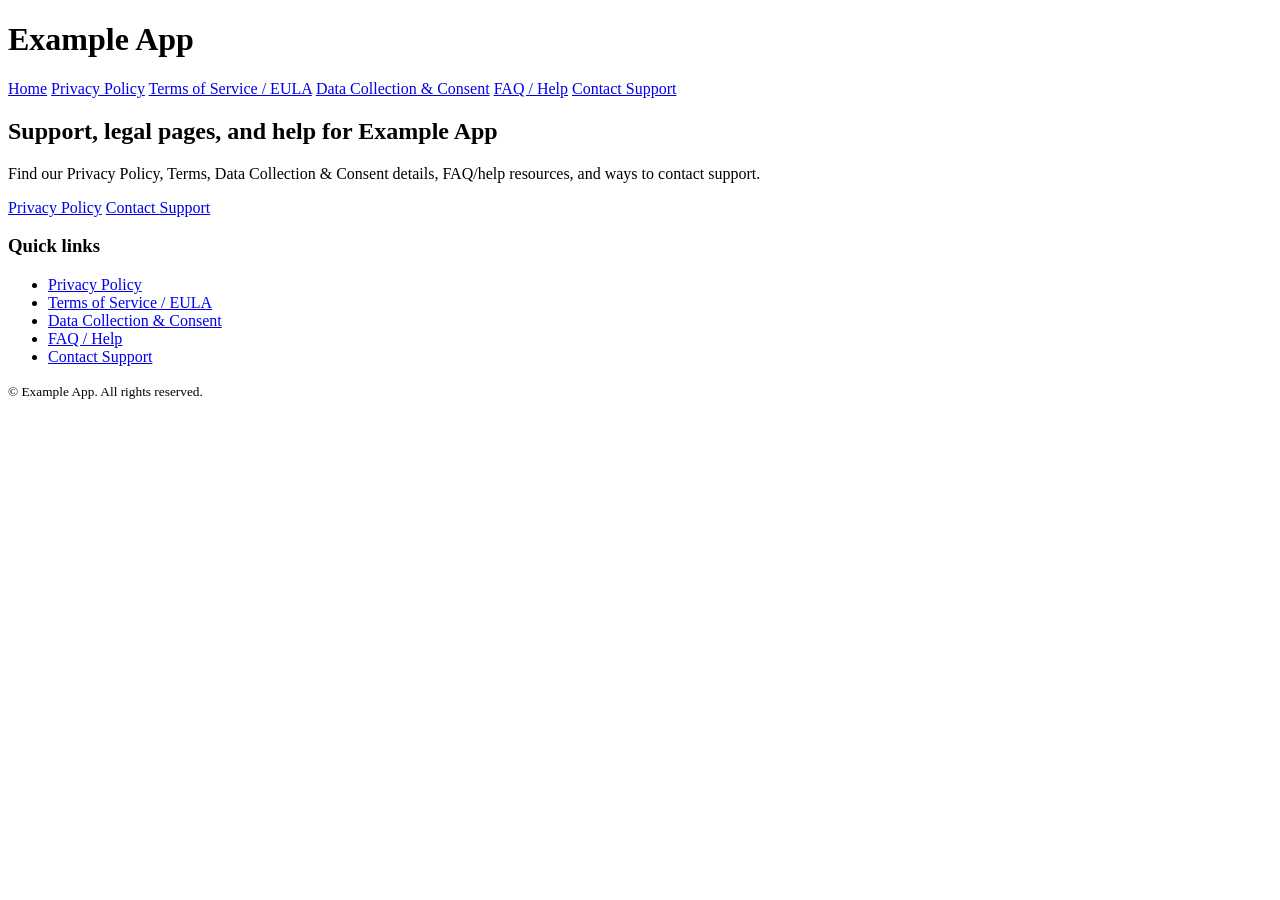
==== index.html @ 42bfbead "Add files via upload" ====
<!doctype html>
<html lang="en">
<head>
  <meta charset="utf-8" />
  <meta name="viewport" content="width=device-width,initial-scale=1" />
  <title>Support & Legal — Example App</title>
  <link rel="stylesheet" href="/assets/styles.css">
</head>
<body>
  <header class="site-header">
    <div class="container">
      <h1 class="logo">Example App</h1>
      <nav class="main-nav">
        <a href="/index.html">Home</a>
        <a href="/privacy.html">Privacy Policy</a>
        <a href="/terms.html">Terms of Service / EULA</a>
        <a href="/data.html">Data Collection & Consent</a>
        <a href="/faq.html">FAQ / Help</a>
        <a href="/contact.html" class="cta">Contact Support</a>
      </nav>
    </div>
  </header>

  <main class="container">
    <section class="hero">
      <h2>Support, legal pages, and help for Example App</h2>
      <p>Find our Privacy Policy, Terms, Data Collection & Consent details, FAQ/help resources, and ways to contact support.</p>
      <p class="buttons">
        <a class="button" href="/privacy.html">Privacy Policy</a>
        <a class="button" href="/contact.html">Contact Support</a>
      </p>
    </section>

    <section class="quick-links">
      <h3>Quick links</h3>
      <ul>
        <li><a href="/privacy.html">Privacy Policy</a></li>
        <li><a href="/terms.html">Terms of Service / EULA</a></li>
        <li><a href="/data.html">Data Collection & Consent</a></li>
        <li><a href="/faq.html">FAQ / Help</a></li>
        <li><a href="/contact.html">Contact Support</a></li>
      </ul>
    </section>
  </main>

  <footer class="site-footer">
    <div class="container">
      <small>© <span id="year"></span> Example App. All rights reserved.</small>
    </div>
  </footer>

  <script src="/assets/script.js"></script>
</body>
</html>
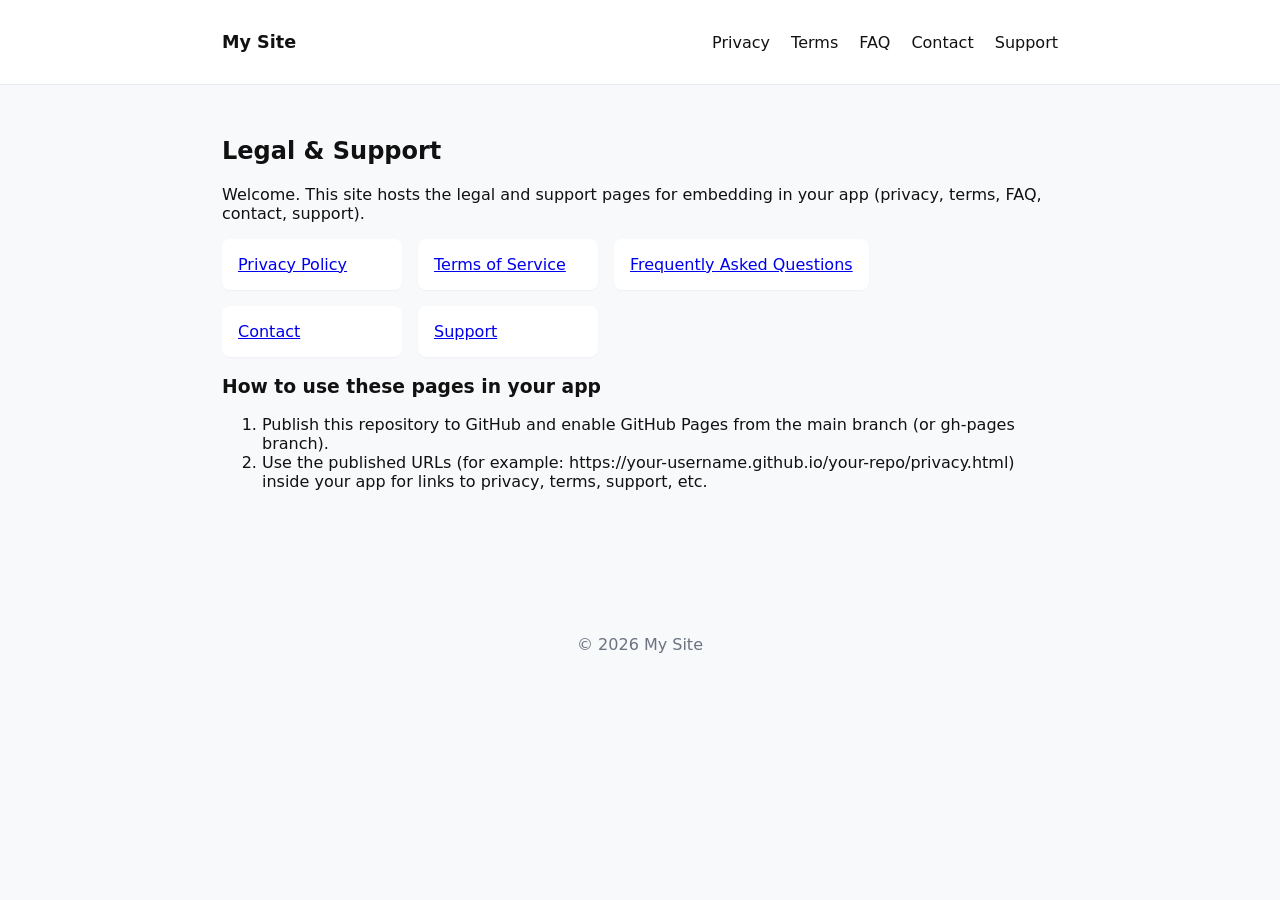
==== commit 7e37e05b: "Add files via upload" ====
--- a/index.html
+++ b/index.html
@@ -3,52 +3,50 @@
 <head>
   <meta charset="utf-8" />
   <meta name="viewport" content="width=device-width,initial-scale=1" />
-  <title>Support & Legal — Example App</title>
-  <link rel="stylesheet" href="/assets/styles.css">
+  <title>Legal & Support — My Site</title>
+  <link rel="stylesheet" href="/css/styles.css">
 </head>
 <body>
   <header class="site-header">
     <div class="container">
-      <h1 class="logo">Example App</h1>
-      <nav class="main-nav">
-        <a href="/index.html">Home</a>
-        <a href="/privacy.html">Privacy Policy</a>
-        <a href="/terms.html">Terms of Service / EULA</a>
-        <a href="/data.html">Data Collection & Consent</a>
-        <a href="/faq.html">FAQ / Help</a>
-        <a href="/contact.html" class="cta">Contact Support</a>
+      <h1><a href="/">My Site</a></h1>
+      <nav>
+        <a href="/privacy.html">Privacy</a>
+        <a href="/terms.html">Terms</a>
+        <a href="/faq.html">FAQ</a>
+        <a href="/contact.html">Contact</a>
+        <a href="/support.html">Support</a>
       </nav>
     </div>
   </header>
 
   <main class="container">
-    <section class="hero">
-      <h2>Support, legal pages, and help for Example App</h2>
-      <p>Find our Privacy Policy, Terms, Data Collection & Consent details, FAQ/help resources, and ways to contact support.</p>
-      <p class="buttons">
-        <a class="button" href="/privacy.html">Privacy Policy</a>
-        <a class="button" href="/contact.html">Contact Support</a>
-      </p>
-    </section>
+    <h2>Legal & Support</h2>
+    <p>Welcome. This site hosts the legal and support pages for embedding in your app (privacy, terms, FAQ, contact, support).</p>
 
-    <section class="quick-links">
-      <h3>Quick links</h3>
-      <ul>
-        <li><a href="/privacy.html">Privacy Policy</a></li>
-        <li><a href="/terms.html">Terms of Service / EULA</a></li>
-        <li><a href="/data.html">Data Collection & Consent</a></li>
-        <li><a href="/faq.html">FAQ / Help</a></li>
-        <li><a href="/contact.html">Contact Support</a></li>
-      </ul>
+    <ul class="cards">
+      <li><a href="/privacy.html">Privacy Policy</a></li>
+      <li><a href="/terms.html">Terms of Service</a></li>
+      <li><a href="/faq.html">Frequently Asked Questions</a></li>
+      <li><a href="/contact.html">Contact</a></li>
+      <li><a href="/support.html">Support</a></li>
+    </ul>
+
+    <section>
+      <h3>How to use these pages in your app</h3>
+      <ol>
+        <li>Publish this repository to GitHub and enable GitHub Pages from the main branch (or gh-pages branch).</li>
+        <li>Use the published URLs (for example: https://your-username.github.io/your-repo/privacy.html) inside your app for links to privacy, terms, support, etc.</li>
+      </ol>
     </section>
   </main>
 
   <footer class="site-footer">
-    <div class="container">
-      <small>© <span id="year"></span> Example App. All rights reserved.</small>
-    </div>
+    <div class="container">© <span id="year"></span> My Site</div>
   </footer>
 
-  <script src="/assets/script.js"></script>
+  <script>
+    document.getElementById('year').textContent = new Date().getFullYear();
+  </script>
 </body>
 </html>
--- a/css/styles.css
+++ b/css/styles.css
@@ -0,0 +1,15 @@
+:root{
+  --bg:#f8f9fb; --card:#fff; --accent:#0b5cff; --muted:#6b7280; --max:900px;
+}
+*{box-sizing:border-box}
+body{font-family:Inter,system-ui,Segoe UI,Roboto,Arial,sans-serif;margin:0;background:var(--bg);color:#111}
+.container{max-width:var(--max);margin:0 auto;padding:2rem}
+.site-header{background:#fff;border-bottom:1px solid #e6e9ef}
+.site-header .container{display:flex;align-items:center;justify-content:space-between}
+.site-header h1{font-size:1.1rem;margin:0}
+.site-header a{color:inherit;text-decoration:none}
+nav a{margin-left:1rem;color:var(--accent);text-decoration:none}
+.cards{list-style:none;padding:0;display:flex;gap:1rem;flex-wrap:wrap}
+.cards li{background:var(--card);padding:1rem;border-radius:8px;min-width:180px;box-shadow:0 1px 2px rgba(16,24,40,.04)}
+.site-footer{margin-top:3rem;padding:1rem 0;text-align:center;color:var(--muted)}
+@media (max-width:600px){.site-header .container{flex-direction:column;align-items:flex-start}nav{margin-top:.5rem}}
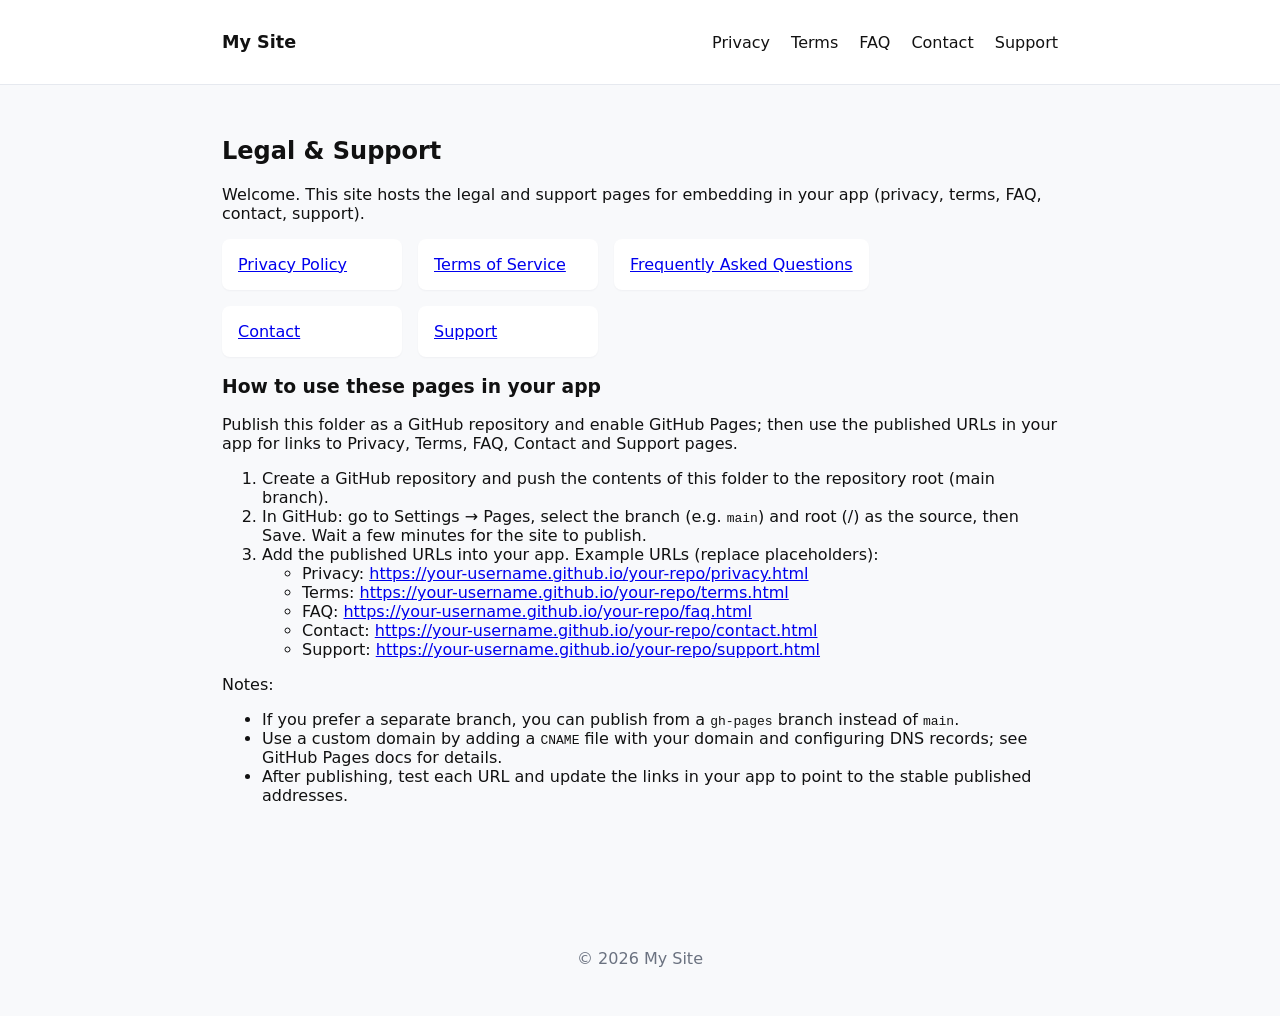
==== commit e2d7fe47: "updated" ====
--- a/index.html
+++ b/index.html
@@ -4,18 +4,18 @@
   <meta charset="utf-8" />
   <meta name="viewport" content="width=device-width,initial-scale=1" />
   <title>Legal & Support — My Site</title>
-  <link rel="stylesheet" href="/css/styles.css">
+  <link rel="stylesheet" href="css/styles.css">
 </head>
 <body>
   <header class="site-header">
     <div class="container">
-      <h1><a href="/">My Site</a></h1>
+      <h1><a href="index.html">My Site</a></h1>
       <nav>
-        <a href="/privacy.html">Privacy</a>
-        <a href="/terms.html">Terms</a>
-        <a href="/faq.html">FAQ</a>
-        <a href="/contact.html">Contact</a>
-        <a href="/support.html">Support</a>
+        <a href="privacy.html">Privacy</a>
+        <a href="terms.html">Terms</a>
+        <a href="faq.html">FAQ</a>
+        <a href="contact.html">Contact</a>
+        <a href="support.html">Support</a>
       </nav>
     </div>
   </header>
@@ -25,19 +25,38 @@
     <p>Welcome. This site hosts the legal and support pages for embedding in your app (privacy, terms, FAQ, contact, support).</p>
 
     <ul class="cards">
-      <li><a href="/privacy.html">Privacy Policy</a></li>
-      <li><a href="/terms.html">Terms of Service</a></li>
-      <li><a href="/faq.html">Frequently Asked Questions</a></li>
-      <li><a href="/contact.html">Contact</a></li>
-      <li><a href="/support.html">Support</a></li>
+      <li><a href="privacy.html">Privacy Policy</a></li>
+      <li><a href="terms.html">Terms of Service</a></li>
+      <li><a href="faq.html">Frequently Asked Questions</a></li>
+      <li><a href="contact.html">Contact</a></li>
+      <li><a href="support.html">Support</a></li>
     </ul>
 
     <section>
       <h3>How to use these pages in your app</h3>
+      <p>Publish this folder as a GitHub repository and enable GitHub Pages; then use the published URLs in your app for links to Privacy, Terms, FAQ, Contact and Support pages.</p>
+
       <ol>
-        <li>Publish this repository to GitHub and enable GitHub Pages from the main branch (or gh-pages branch).</li>
-        <li>Use the published URLs (for example: https://your-username.github.io/your-repo/privacy.html) inside your app for links to privacy, terms, support, etc.</li>
+        <li>Create a GitHub repository and push the contents of this folder to the repository root (main branch).</li>
+        <li>In GitHub: go to Settings → Pages, select the branch (e.g. <code>main</code>) and root (/) as the source, then Save. Wait a few minutes for the site to publish.</li>
+        <li>Add the published URLs into your app. Example URLs (replace placeholders):
+          <ul>
+            <li>Privacy: <a href="https://your-username.github.io/your-repo/privacy.html">https://your-username.github.io/your-repo/privacy.html</a></li>
+            <li>Terms: <a href="https://your-username.github.io/your-repo/terms.html">https://your-username.github.io/your-repo/terms.html</a></li>
+            <li>FAQ: <a href="https://your-username.github.io/your-repo/faq.html">https://your-username.github.io/your-repo/faq.html</a></li>
+            <li>Contact: <a href="https://your-username.github.io/your-repo/contact.html">https://your-username.github.io/your-repo/contact.html</a></li>
+            <li>Support: <a href="https://your-username.github.io/your-repo/support.html">https://your-username.github.io/your-repo/support.html</a></li>
+          </ul>
+        </li>
       </ol>
+
+      <p>Notes:
+        <ul>
+          <li>If you prefer a separate branch, you can publish from a <code>gh-pages</code> branch instead of <code>main</code>.</li>
+          <li>Use a custom domain by adding a <code>CNAME</code> file with your domain and configuring DNS records; see GitHub Pages docs for details.</li>
+          <li>After publishing, test each URL and update the links in your app to point to the stable published addresses.</li>
+        </ul>
+      </p>
     </section>
   </main>
 
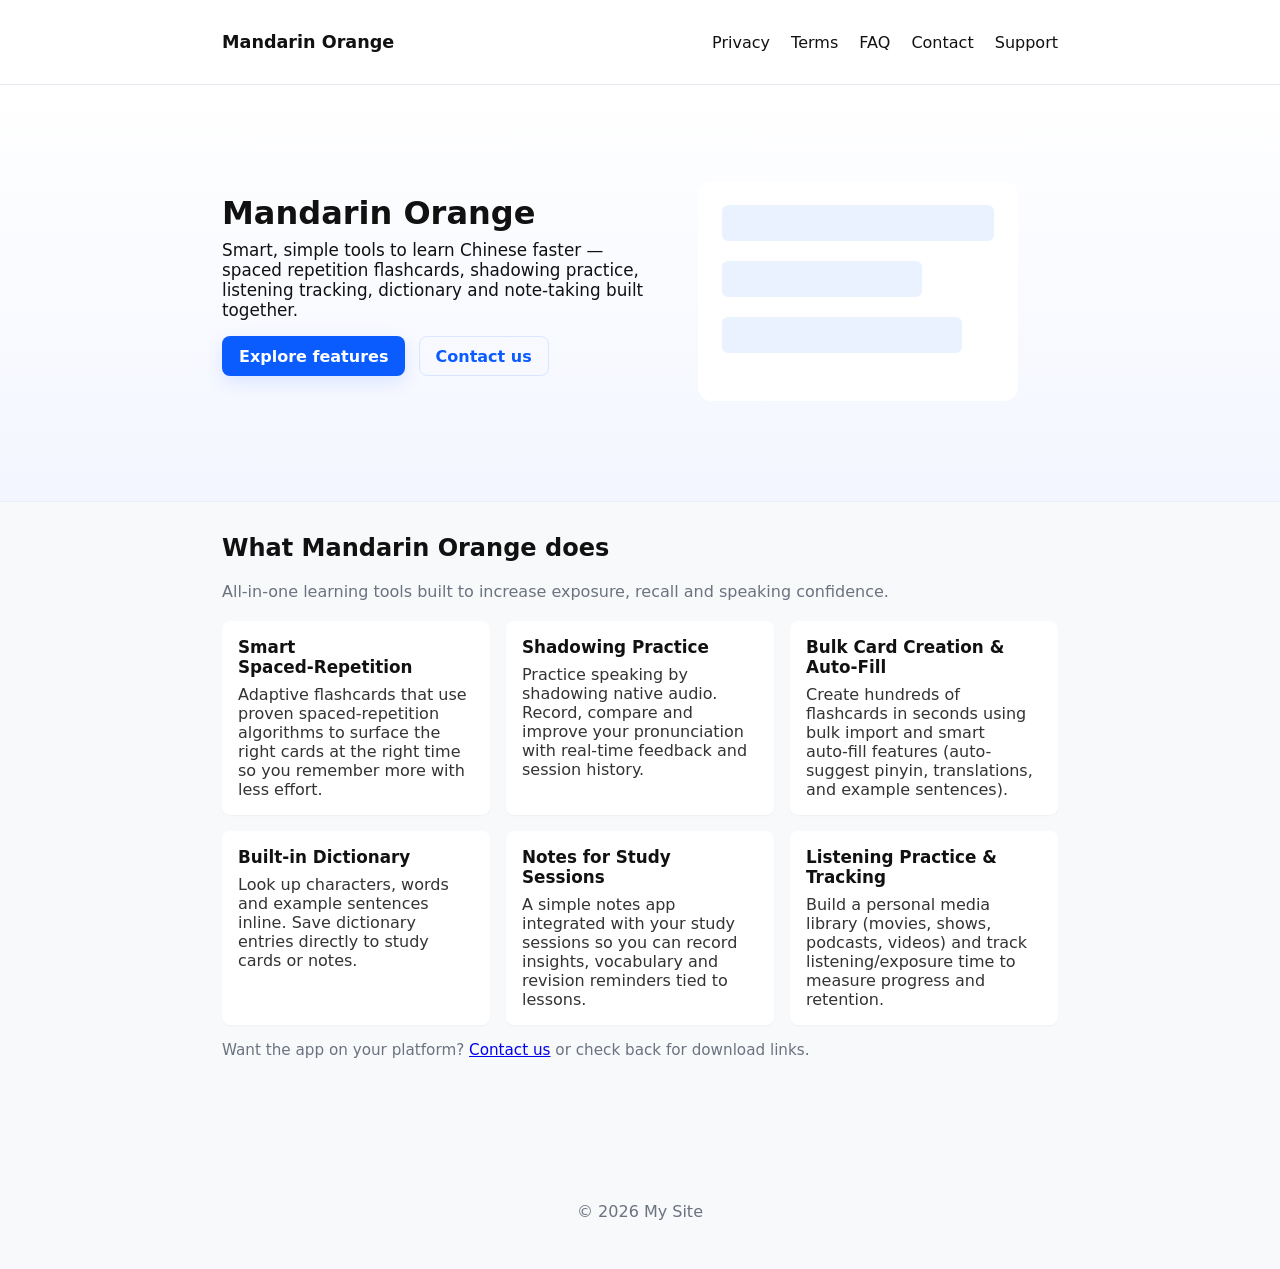
==== commit e5ecc703: "Add files via upload" ====
--- a/index.html
+++ b/index.html
@@ -9,7 +9,7 @@
 <body>
   <header class="site-header">
     <div class="container">
-      <h1><a href="index.html">My Site</a></h1>
+      <h1><a href="index.html">Mandarin Orange</a></h1>
       <nav>
         <a href="privacy.html">Privacy</a>
         <a href="terms.html">Terms</a>
@@ -19,44 +19,68 @@
       </nav>
     </div>
   </header>
+  <main>
+    <section class="hero">
+      <div class="container hero-content">
+        <div class="hero-text">
+          <h1>Mandarin Orange</h1>
+          <p class="lead">Smart, simple tools to learn Chinese faster — spaced repetition flashcards, shadowing practice, listening tracking, dictionary and note-taking built together.</p>
+          <p class="cta-row">
+            <a class="btn primary" href="#features">Explore features</a>
+            <a class="btn" href="contact.html">Contact us</a>
+          </p>
+        </div>
+        <div class="hero-illustration" aria-hidden="true">
+          <!-- simple decorative SVG -->
+          <svg width="320" height="220" viewBox="0 0 320 220" fill="none" xmlns="http://www.w3.org/2000/svg">
+            <rect x="0" y="0" width="320" height="220" rx="14" fill="#fff"/>
+            <g transform="translate(24,24)" fill="#0b5cff" opacity="0.08">
+              <rect width="272" height="36" rx="6"/>
+              <rect y="56" width="200" height="36" rx="6"/>
+              <rect y="112" width="240" height="36" rx="6"/>
+            </g>
+          </svg>
+        </div>
+      </div>
+    </section>
 
-  <main class="container">
-    <h2>Legal & Support</h2>
-    <p>Welcome. This site hosts the legal and support pages for embedding in your app (privacy, terms, FAQ, contact, support).</p>
+    <section id="features" class="container features">
+      <h2>What Mandarin Orange does</h2>
+      <p class="muted">All-in-one learning tools built to increase exposure, recall and speaking confidence.</p>
 
-    <ul class="cards">
-      <li><a href="privacy.html">Privacy Policy</a></li>
-      <li><a href="terms.html">Terms of Service</a></li>
-      <li><a href="faq.html">Frequently Asked Questions</a></li>
-      <li><a href="contact.html">Contact</a></li>
-      <li><a href="support.html">Support</a></li>
-    </ul>
+      <ul class="cards feature-list">
+        <li class="feature-card">
+          <h3>Smart Spaced‑Repetition</h3>
+          <p>Adaptive flashcards that use proven spaced‑repetition algorithms to surface the right cards at the right time so you remember more with less effort.</p>
+        </li>
 
-    <section>
-      <h3>How to use these pages in your app</h3>
-      <p>Publish this folder as a GitHub repository and enable GitHub Pages; then use the published URLs in your app for links to Privacy, Terms, FAQ, Contact and Support pages.</p>
+        <li class="feature-card">
+          <h3>Shadowing Practice</h3>
+          <p>Practice speaking by shadowing native audio. Record, compare and improve your pronunciation with real-time feedback and session history.</p>
+        </li>
 
-      <ol>
-        <li>Create a GitHub repository and push the contents of this folder to the repository root (main branch).</li>
-        <li>In GitHub: go to Settings → Pages, select the branch (e.g. <code>main</code>) and root (/) as the source, then Save. Wait a few minutes for the site to publish.</li>
-        <li>Add the published URLs into your app. Example URLs (replace placeholders):
-          <ul>
-            <li>Privacy: <a href="https://your-username.github.io/your-repo/privacy.html">https://your-username.github.io/your-repo/privacy.html</a></li>
-            <li>Terms: <a href="https://your-username.github.io/your-repo/terms.html">https://your-username.github.io/your-repo/terms.html</a></li>
-            <li>FAQ: <a href="https://your-username.github.io/your-repo/faq.html">https://your-username.github.io/your-repo/faq.html</a></li>
-            <li>Contact: <a href="https://your-username.github.io/your-repo/contact.html">https://your-username.github.io/your-repo/contact.html</a></li>
-            <li>Support: <a href="https://your-username.github.io/your-repo/support.html">https://your-username.github.io/your-repo/support.html</a></li>
-          </ul>
+        <li class="feature-card">
+          <h3>Bulk Card Creation & Auto‑Fill</h3>
+          <p>Create hundreds of flashcards in seconds using bulk import and smart auto‑fill features (auto-suggest pinyin, translations, and example sentences).</p>
         </li>
-      </ol>
 
-      <p>Notes:
-        <ul>
-          <li>If you prefer a separate branch, you can publish from a <code>gh-pages</code> branch instead of <code>main</code>.</li>
-          <li>Use a custom domain by adding a <code>CNAME</code> file with your domain and configuring DNS records; see GitHub Pages docs for details.</li>
-          <li>After publishing, test each URL and update the links in your app to point to the stable published addresses.</li>
-        </ul>
-      </p>
+        <li class="feature-card">
+          <h3>Built‑in Dictionary</h3>
+          <p>Look up characters, words and example sentences inline. Save dictionary entries directly to study cards or notes.</p>
+        </li>
+
+        <li class="feature-card">
+          <h3>Notes for Study Sessions</h3>
+          <p>A simple notes app integrated with your study sessions so you can record insights, vocabulary and revision reminders tied to lessons.</p>
+        </li>
+
+        <li class="feature-card">
+          <h3>Listening Practice & Tracking</h3>
+          <p>Build a personal media library (movies, shows, podcasts, videos) and track listening/exposure time to measure progress and retention.</p>
+        </li>
+      </ul>
+
+      <p class="muted small">Want the app on your platform? <a href="contact.html">Contact us</a> or check back for download links.</p>
     </section>
   </main>
 
--- a/css/styles.css
+++ b/css/styles.css
@@ -13,3 +13,25 @@
 .cards li{background:var(--card);padding:1rem;border-radius:8px;min-width:180px;box-shadow:0 1px 2px rgba(16,24,40,.04)}
 .site-footer{margin-top:3rem;padding:1rem 0;text-align:center;color:var(--muted)}
 @media (max-width:600px){.site-header .container{flex-direction:column;align-items:flex-start}nav{margin-top:.5rem}}
+
+/* Hero and feature styles for homepage */
+.hero{background:linear-gradient(180deg, #ffffff 0%, #f3f6ff 100%);padding:4rem 0;border-bottom:1px solid #e9eef8}
+.hero-content{display:flex;align-items:center;gap:2rem}
+.hero-text{flex:1}
+.hero-text h1{font-size:2rem;margin:0 0 .5rem}
+.lead{color:#111;font-size:1.05rem;margin:0 0 1rem}
+.hero-illustration{width:360px;flex-shrink:0}
+.cta-row{margin-top:1rem}
+.btn{display:inline-block;padding:.6rem 1rem;border-radius:8px;border:1px solid rgba(11,92,255,0.12);background:transparent;color:var(--accent);text-decoration:none;font-weight:600;margin-right:.5rem}
+.btn.primary{background:var(--accent);color:#fff;border-color:transparent;box-shadow:0 6px 18px rgba(11,92,255,0.12)}
+
+.features h2{margin-top:0}
+.muted{color:var(--muted)}
+.small{font-size:.95rem}
+.feature-list{display:grid;grid-template-columns:repeat(3,1fr);gap:1rem;margin-top:1.25rem;padding:0;list-style:none}
+.feature-card{background:var(--card);padding:1.25rem;border-radius:12px;box-shadow:0 6px 18px rgba(16,24,40,.04);min-height:140px}
+.feature-card h3{margin:0 0 .5rem;font-size:1.05rem}
+.feature-card p{margin:0;color:#333}
+
+@media (max-width:900px){.feature-list{grid-template-columns:repeat(2,1fr)}}
+@media (max-width:600px){.hero-content{flex-direction:column}.hero-illustration{width:100%}.feature-list{grid-template-columns:1fr}}
